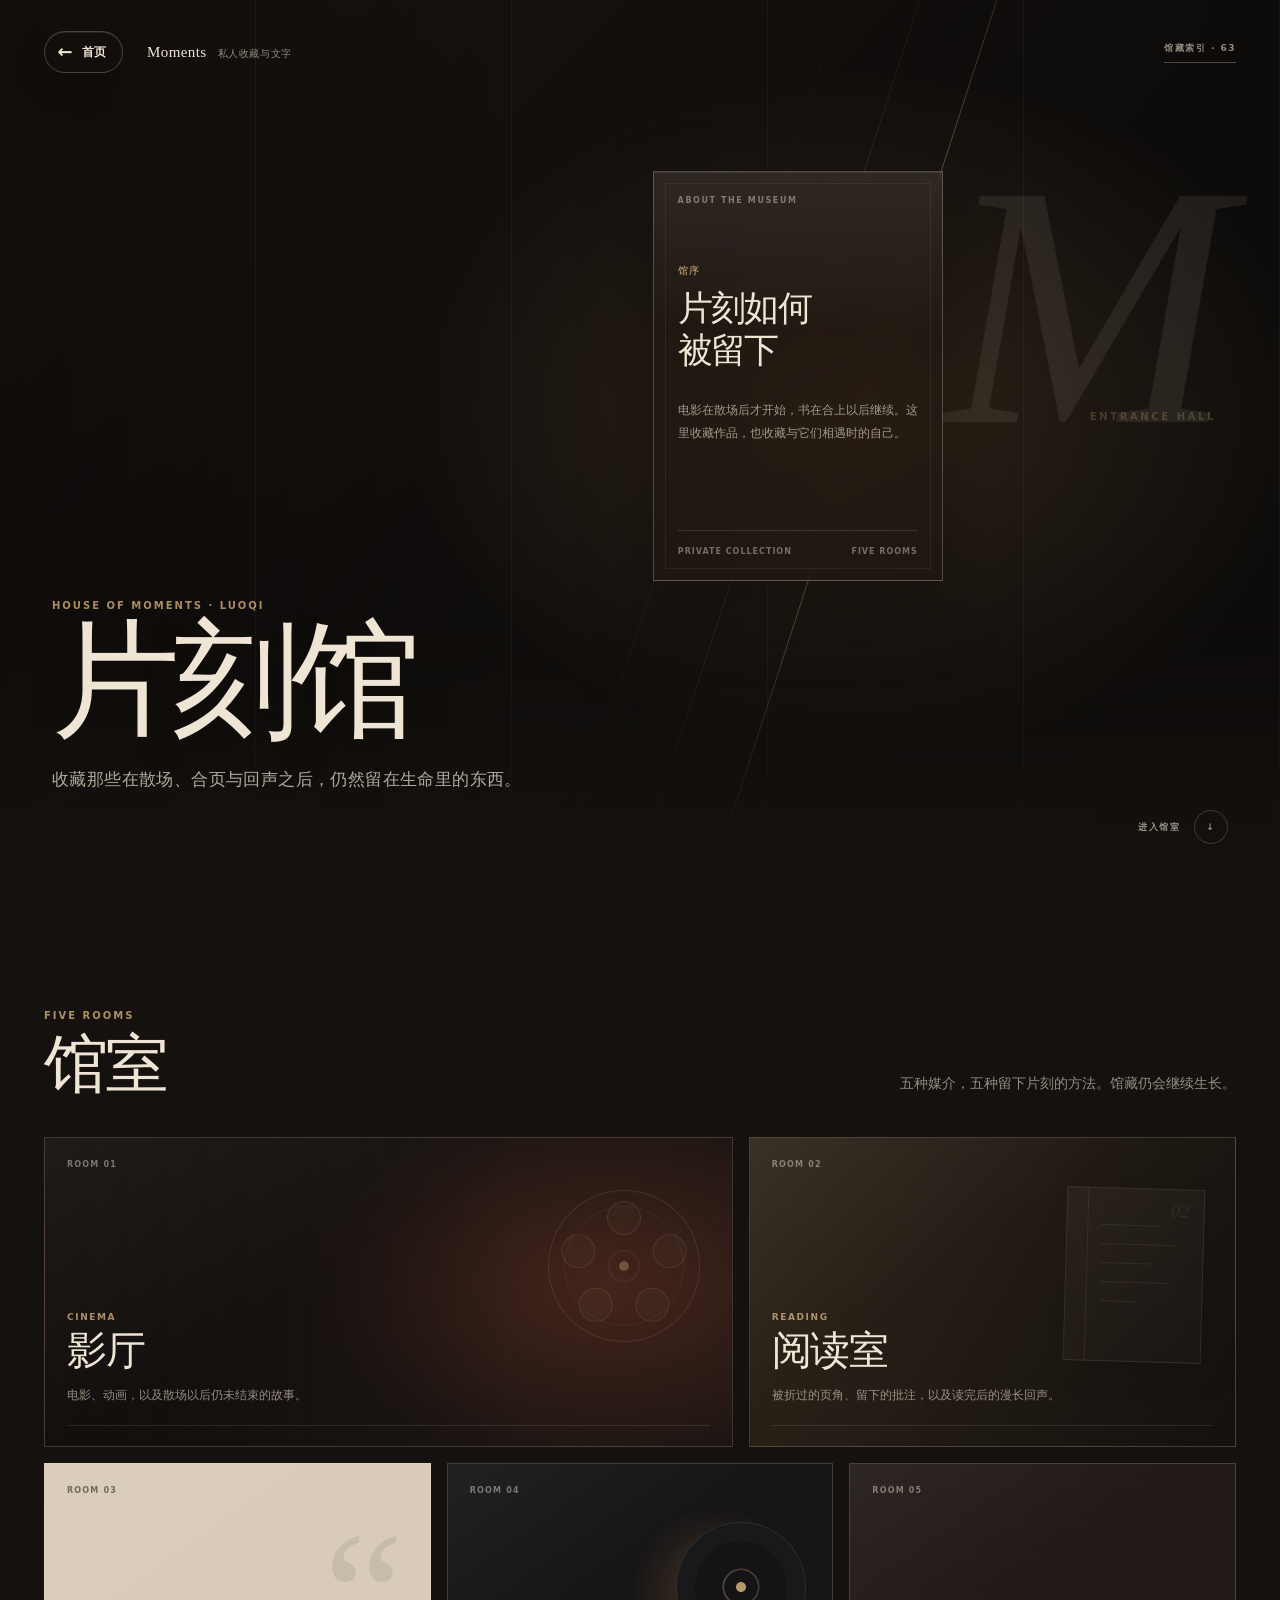
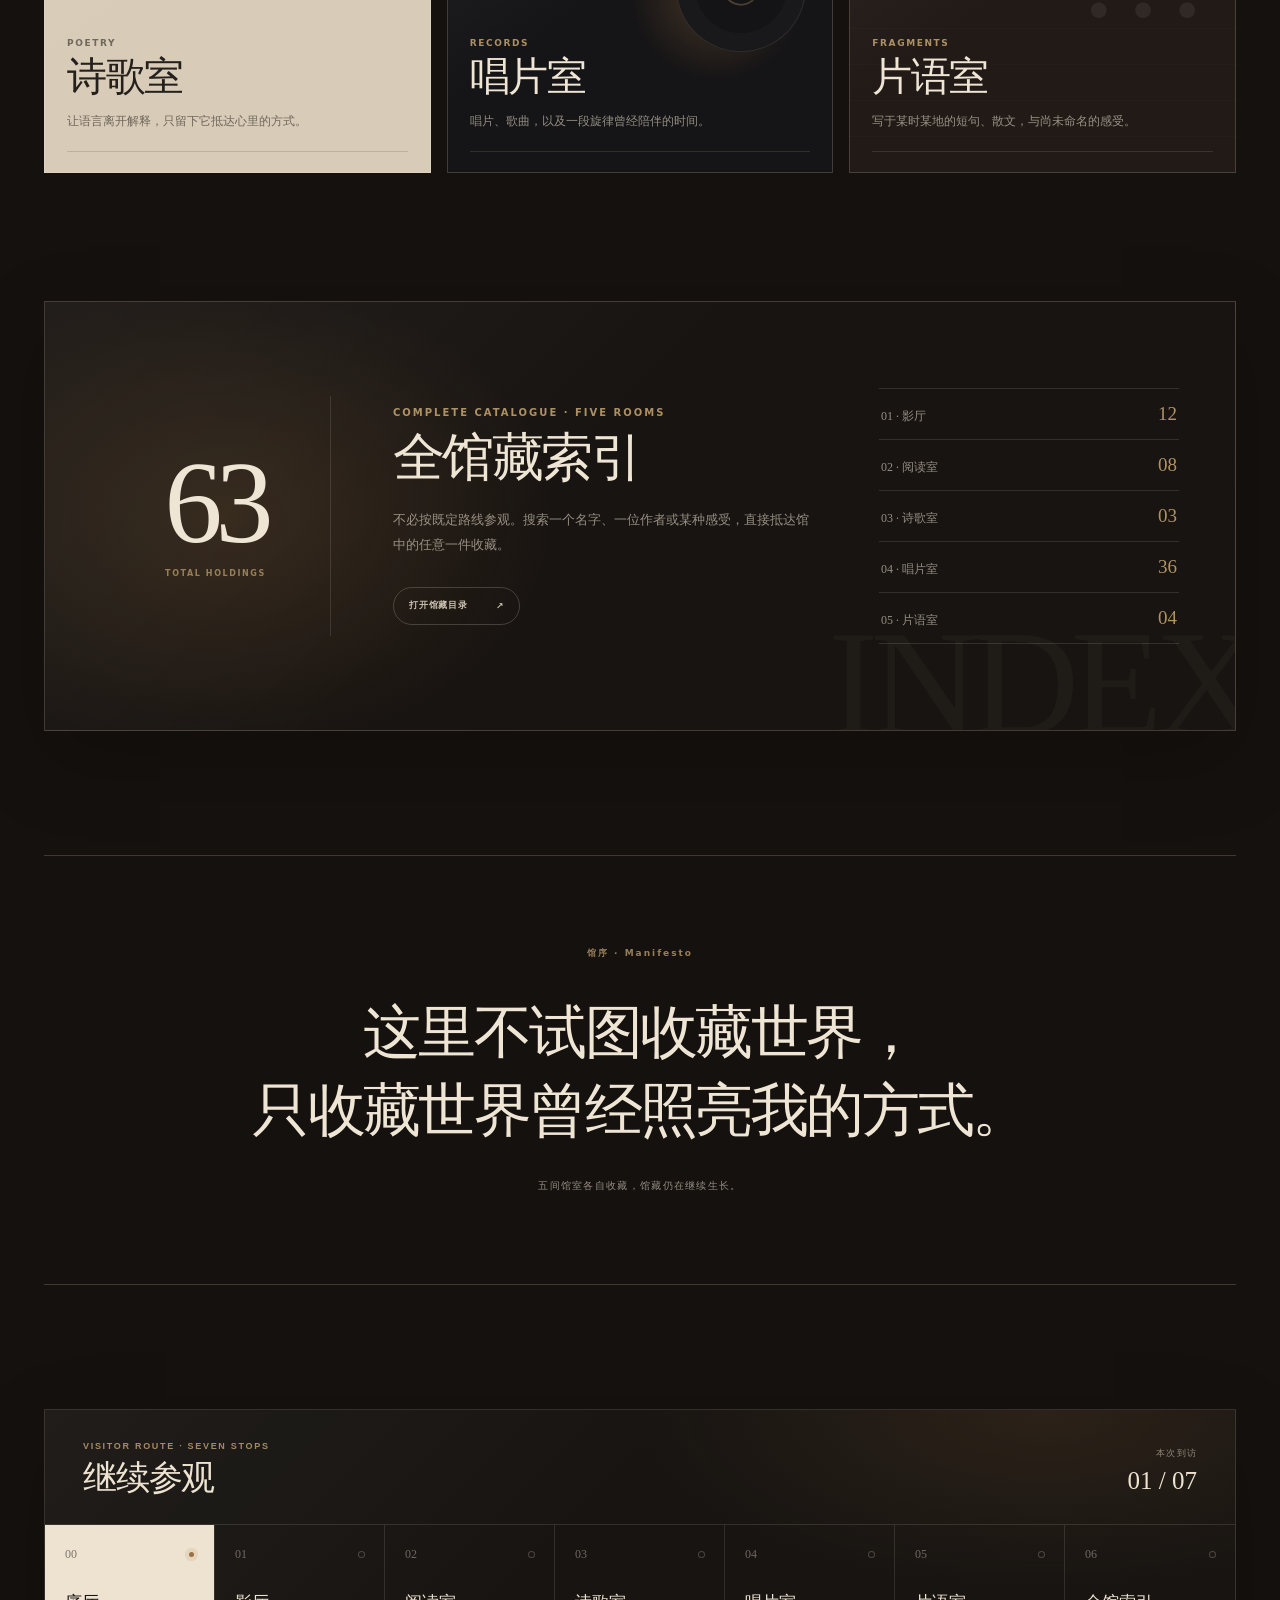
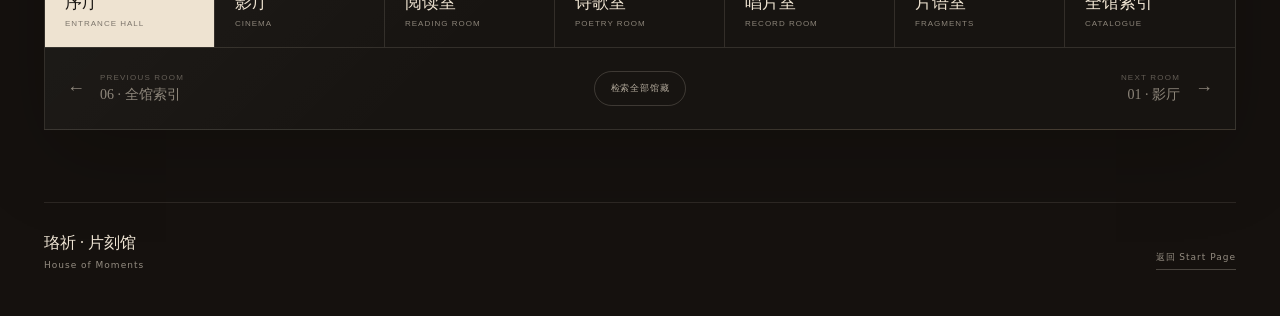
==== moments/index.html @ c7d2cc24 "保存网站改版前基线：优化首页交互与摄影页展示" ====
<!doctype html>
<html lang="zh-CN">

<head>
  <meta charset="utf-8" />
  <meta name="viewport" content="width=device-width, initial-scale=1" />
  <meta name="color-scheme" content="dark" />
  <meta name="theme-color" content="#14110e" />
  <meta
    name="description"
    content="片刻馆，珞祈收藏电影、书籍、诗歌、音乐与私人文字的数字展馆。"
  />
  <title>片刻馆 · 珞祈</title>
  <link rel="stylesheet" href="../moments.css?v=20260930-photos4" />
  <link rel="stylesheet" href="../moments-tour.css?v=20260930-photos4" />
</head>

<body>
  <a class="momentsSkip" href="#momentsMain">跳到展览</a>

  <header class="momentsNav">
    <a class="momentsNav__home" href="../" aria-label="返回首页">
      <span aria-hidden="true">←</span>
      <span>首页</span>
    </a>

    <a class="momentsNav__brand" href="./" aria-label="片刻馆首页">
      <span>Moments</span>
      <small>私人收藏与文字</small>
    </a>

    <a class="momentsNav__issue momentsNav__issue--link" href="./archive/">
      馆藏索引 · <span id="momentsNavTotal">—</span>
    </a>
  </header>

  <main id="momentsMain">
    <section class="momentsHero" aria-labelledby="momentsTitle">
      <div class="momentsHero__ambient" aria-hidden="true">
        <span></span>
        <span></span>
        <span></span>
      </div>

      <div class="momentsHero__index" aria-hidden="true">
        <span>M</span>
        <span>Entrance hall</span>
      </div>

      <div class="momentsHero__copy">
        <div class="momentsEyebrow">House of moments · Luoqi</div>
        <h1 id="momentsTitle">片刻馆</h1>
        <p>
          收藏那些在散场、合页与回声之后，仍然留在生命里的东西。
        </p>
      </div>

      <aside class="momentsExhibition" aria-label="片刻馆馆序">
        <div class="momentsExhibition__number">About the museum</div>
        <div>
          <span>馆序</span>
          <h2>片刻如何<br />被留下</h2>
        </div>
        <p>
          电影在散场后才开始，书在合上以后继续。这里收藏作品，也收藏与它们相遇时的自己。
        </p>
        <div class="momentsExhibition__meta">
          <span>Private collection</span>
          <span>Five rooms</span>
        </div>
      </aside>

      <a class="momentsHero__down" href="#rooms">
        <span>进入馆室</span>
        <span aria-hidden="true">↓</span>
      </a>
    </section>

    <section id="rooms" class="momentsRooms" aria-labelledby="roomsTitle">
      <header class="momentsSectionHead">
        <div>
          <div class="momentsEyebrow">Five rooms</div>
          <h2 id="roomsTitle">馆室</h2>
        </div>
        <p>
          五种媒介，五种留下片刻的方法。馆藏仍会继续生长。
        </p>
      </header>

      <div class="momentsRooms__grid">
        <a class="roomDoor roomDoor--cinema roomDoor--open" href="./cinema/" aria-label="进入影厅">
          <div class="roomDoor__top">
            <span>Room 01</span>
          </div>
          <div class="roomDoor__symbol roomDoor__symbol--reel" aria-hidden="true">
            <span></span><span></span><span></span><span></span><span></span>
          </div>
          <div class="roomDoor__copy">
            <span>Cinema</span>
            <h3>影厅</h3>
            <p>电影、动画，以及散场以后仍未结束的故事。</p>
          </div>
        </a>

        <a class="roomDoor roomDoor--books roomDoor--open" href="./reading/" aria-label="进入阅读室">
          <div class="roomDoor__top">
            <span>Room 02</span>
          </div>
          <div class="roomDoor__symbol roomDoor__symbol--page" aria-hidden="true">
            <span></span><span></span><span></span><span></span><span></span>
          </div>
          <div class="roomDoor__copy">
            <span>Reading</span>
            <h3>阅读室</h3>
            <p>被折过的页角、留下的批注，以及读完后的漫长回声。</p>
          </div>
        </a>

        <a class="roomDoor roomDoor--poetry roomDoor--open" href="./poetry/" aria-label="进入诗歌室">
          <div class="roomDoor__top">
            <span>Room 03</span>
          </div>
          <div class="roomDoor__symbol" aria-hidden="true">“</div>
          <div class="roomDoor__copy">
            <span>Poetry</span>
            <h3>诗歌室</h3>
            <p>让语言离开解释，只留下它抵达心里的方式。</p>
          </div>
        </a>

        <a class="roomDoor roomDoor--records roomDoor--open" href="./records/" aria-label="进入唱片室">
          <div class="roomDoor__top">
            <span>Room 04</span>
          </div>
          <div class="roomDoor__symbol roomDoor__symbol--disc" aria-hidden="true"></div>
          <div class="roomDoor__copy">
            <span>Records</span>
            <h3>唱片室</h3>
            <p>唱片、歌曲，以及一段旋律曾经陪伴的时间。</p>
          </div>
        </a>

        <a class="roomDoor roomDoor--writing roomDoor--open" href="./fragments/" aria-label="进入片语室">
          <div class="roomDoor__top">
            <span>Room 05</span>
          </div>
          <div class="roomDoor__symbol" aria-hidden="true">…</div>
          <div class="roomDoor__copy">
            <span>Fragments</span>
            <h3>片语室</h3>
            <p>写于某时某地的短句、散文，与尚未命名的感受。</p>
          </div>
        </a>
      </div>
    </section>

    <section id="archive" class="momentsArchive" aria-labelledby="momentsArchiveTitle">
      <a class="momentsArchive__number" href="./archive/" aria-label="打开全部馆藏">
        <span id="momentsArchiveTotal">—</span>
        <small>Total holdings</small>
      </a>

      <div class="momentsArchive__copy">
        <div class="momentsEyebrow">Complete catalogue · Five rooms</div>
        <h2 id="momentsArchiveTitle">全馆藏索引</h2>
        <p>
          不必按既定路线参观。搜索一个名字、一位作者或某种感受，直接抵达馆中的任意一件收藏。
        </p>
        <a href="./archive/">
          <span>打开馆藏目录</span>
          <span aria-hidden="true">↗</span>
        </a>
      </div>

      <nav class="momentsArchive__rooms" aria-label="按馆室查看馆藏">
        <a href="./archive/?room=cinema"><span>01 · 影厅</span><strong id="momentsCountCinema">—</strong></a>
        <a href="./archive/?room=reading"><span>02 · 阅读室</span><strong id="momentsCountReading">—</strong></a>
        <a href="./archive/?room=poetry"><span>03 · 诗歌室</span><strong id="momentsCountPoetry">—</strong></a>
        <a href="./archive/?room=records"><span>04 · 唱片室</span><strong id="momentsCountRecords">—</strong></a>
        <a href="./archive/?room=fragments"><span>05 · 片语室</span><strong id="momentsCountFragments">—</strong></a>
      </nav>
    </section>

    <section class="momentsManifesto" aria-label="片刻馆序言">
      <span class="momentsManifesto__number">馆序 · Manifesto</span>
      <blockquote>
        这里不试图收藏世界，<br />
        只收藏世界曾经照亮我的方式。
      </blockquote>
      <p>五间馆室各自收藏，馆藏仍在继续生长。</p>
    </section>
  </main>

  <footer class="momentsFooter">
    <div>
      <strong>珞祈 · 片刻馆</strong>
      <span>House of Moments</span>
    </div>
    <a href="../">返回 Start Page</a>
  </footer>

  <script type="module" src="../scripts/moments-overview.js?v=20260930-photos4"></script>
  <script type="module" src="../scripts/moments-tour.js?v=20260930-photos4"></script>
</body>

</html>
---- moments.css ----
:root{
  --ink:#15110e;
  --ink-soft:#211a15;
  --paper:#efe5d4;
  --paper-soft:#cfc0a9;
  --copper:#b48149;
  --copper-light:#d9b77e;
  --line:rgba(235,218,190,.20);
  --muted:rgba(239,229,212,.58);
  --content:min(1440px, calc(100vw - 88px));
  --sans:ui-sans-serif,system-ui,-apple-system,BlinkMacSystemFont,"Segoe UI",sans-serif;
  --serif:Georgia,"Times New Roman","Songti SC","STSong",serif;
}

*{ box-sizing:border-box; }

html{
  min-width:960px;
  scroll-behavior:smooth;
  background:var(--ink);
}

body{
  margin:0;
  min-width:960px;
  color:var(--paper);
  background:
    radial-gradient(900px 540px at 78% 12%, rgba(180,129,73,.13), transparent 68%),
    var(--ink);
  font-family:var(--sans);
  overflow-x:hidden;
}

a{ color:inherit; text-decoration:none; }

.momentsSkip{
  position:fixed;
  top:12px;
  left:12px;
  z-index:100;
  padding:10px 14px;
  border:1px solid var(--line);
  border-radius:999px;
  background:rgba(21,17,14,.9);
  transform:translateY(-160%);
  transition:transform .18s ease;
}

.momentsSkip:focus{ transform:none; }

.momentsNav{
  position:absolute;
  top:30px;
  left:50%;
  z-index:20;
  width:var(--content);
  height:44px;
  display:grid;
  grid-template-columns:auto minmax(200px,1fr) auto;
  align-items:center;
  gap:24px;
  transform:translateX(-50%);
}

.momentsNav__home{
  height:42px;
  padding:0 16px 0 13px;
  display:flex;
  align-items:center;
  gap:9px;
  border:1px solid rgba(239,229,212,.24);
  border-radius:999px;
  background:rgba(21,17,14,.34);
  box-shadow:0 14px 34px rgba(0,0,0,.18),inset 0 1px 0 rgba(255,255,255,.08);
  backdrop-filter:blur(16px) saturate(125%);
  -webkit-backdrop-filter:blur(16px) saturate(125%);
  font-size:12px;
  font-weight:750;
  transition:border-color .18s ease,background .18s ease,transform .18s ease;
}

.momentsNav__home:hover,
.momentsNav__home:focus-visible{
  border-color:rgba(239,229,212,.50);
  background:rgba(21,17,14,.56);
  outline:none;
  transform:translateX(-2px);
}

.momentsNav__home span:first-child{
  font-size:18px;
  line-height:1;
}

.momentsNav__brand{
  min-width:0;
  display:flex;
  align-items:baseline;
  gap:11px;
}

.momentsNav__brand span{
  font-family:var(--serif);
  font-size:15px;
  letter-spacing:.4px;
}

.momentsNav__brand small{
  color:var(--muted);
  font-size:10px;
  letter-spacing:.6px;
}

.momentsNav__issue{
  padding-bottom:7px;
  border-bottom:1px solid rgba(239,229,212,.28);
  color:var(--muted);
  font-size:9px;
  font-weight:700;
  letter-spacing:1.5px;
  text-transform:uppercase;
}

.momentsNav__issue--link{
  transition:color .18s ease,border-color .18s ease;
}

.momentsNav__issue--link:hover,
.momentsNav__issue--link:focus-visible{
  color:var(--paper);
  border-color:rgba(239,229,212,.58);
  outline:none;
}

.momentsHero{
  position:relative;
  min-height:720px;
  height:100vh;
  overflow:hidden;
  isolation:isolate;
}

.momentsHero::before{
  content:"";
  position:absolute;
  inset:0;
  z-index:-3;
  background:
    linear-gradient(90deg, rgba(10,8,7,.38), transparent 42%, rgba(10,8,7,.18)),
    radial-gradient(700px 520px at 68% 46%, rgba(183,132,76,.22), transparent 66%),
    linear-gradient(135deg, #17120f, #0d0c0b 68%);
}

.momentsHero::after{
  content:"";
  position:absolute;
  inset:0;
  z-index:-1;
  background:
    linear-gradient(180deg, transparent 68%, var(--ink) 100%),
    repeating-linear-gradient(
      90deg,
      transparent 0,
      transparent calc(20% - 1px),
      rgba(239,229,212,.045) calc(20% - 1px),
      rgba(239,229,212,.045) 20%
    );
  pointer-events:none;
}

.momentsHero__ambient{
  position:absolute;
  inset:0;
  z-index:-2;
  overflow:hidden;
}

.momentsHero__ambient span{
  position:absolute;
  top:-18%;
  width:1px;
  height:138%;
  background:linear-gradient(180deg, transparent, rgba(230,193,133,.50) 44%, transparent);
  filter:blur(.1px);
  transform:rotate(18deg);
  transform-origin:top;
}

.momentsHero__ambient span:nth-child(1){ right:18%; }
.momentsHero__ambient span:nth-child(2){
  right:24%;
  opacity:.34;
}
.momentsHero__ambient span:nth-child(3){
  right:30%;
  opacity:.15;
}

.momentsHero__index{
  position:absolute;
  top:19%;
  right:max(48px, calc((100vw - 1440px) / 2));
  display:grid;
  justify-items:end;
  color:rgba(239,229,212,.08);
  font-family:var(--serif);
  line-height:.78;
  user-select:none;
}

.momentsHero__index span:first-child{
  font-size:clamp(220px,27vw,460px);
  font-style:italic;
}

.momentsHero__index span:last-child{
  margin-top:-28px;
  padding-right:16px;
  color:rgba(218,181,122,.24);
  font-family:var(--sans);
  font-size:10px;
  font-weight:700;
  letter-spacing:2.6px;
  text-transform:uppercase;
}

.momentsHero__copy{
  position:absolute;
  left:max(52px, calc((100vw - 1440px) / 2));
  bottom:104px;
  z-index:2;
  width:min(690px,52vw);
}

.momentsEyebrow{
  color:rgba(219,183,126,.76);
  font-size:10px;
  font-weight:800;
  letter-spacing:2px;
  text-transform:uppercase;
}

.momentsHero h1{
  margin:18px 0 0;
  font-family:var(--serif);
  font-size:clamp(82px,10vw,154px);
  font-weight:400;
  letter-spacing:-8px;
  line-height:.82;
  text-shadow:0 16px 44px rgba(0,0,0,.30);
}

.momentsHero__copy p{
  width:480px;
  margin:30px 0 0;
  color:rgba(239,229,212,.72);
  font-family:var(--serif);
  font-size:17px;
  letter-spacing:.4px;
  line-height:1.9;
}

.momentsExhibition{
  position:absolute;
  top:19%;
  left:51%;
  z-index:3;
  width:290px;
  min-height:410px;
  padding:24px;
  display:flex;
  flex-direction:column;
  border:1px solid rgba(239,229,212,.26);
  background:
    linear-gradient(180deg, rgba(255,255,255,.08), transparent 38%),
    rgba(31,24,19,.62);
  box-shadow:0 28px 70px rgba(0,0,0,.30),inset 0 1px 0 rgba(255,255,255,.08);
  backdrop-filter:blur(16px) saturate(115%);
  -webkit-backdrop-filter:blur(16px) saturate(115%);
}

.momentsExhibition::before{
  content:"";
  position:absolute;
  inset:11px;
  border:1px solid rgba(239,229,212,.07);
  pointer-events:none;
}

.momentsExhibition__number{
  color:rgba(239,229,212,.45);
  font-size:8px;
  font-weight:800;
  letter-spacing:1.6px;
  text-transform:uppercase;
}

.momentsExhibition > div:nth-child(2){
  margin-top:54px;
}

.momentsExhibition > div:nth-child(2) > span{
  color:var(--copper-light);
  font-size:10px;
  letter-spacing:1px;
}

.momentsExhibition h2{
  margin:10px 0 0;
  font-family:var(--serif);
  font-size:35px;
  font-weight:400;
  letter-spacing:-1.6px;
  line-height:1.18;
}

.momentsExhibition p{
  margin:28px 0 0;
  color:rgba(239,229,212,.62);
  font-family:var(--serif);
  font-size:12px;
  line-height:1.9;
}

.momentsExhibition__meta{
  margin-top:auto;
  padding-top:16px;
  display:flex;
  justify-content:space-between;
  border-top:1px solid rgba(239,229,212,.13);
  color:rgba(239,229,212,.42);
  font-size:8px;
  font-weight:700;
  letter-spacing:1px;
  text-transform:uppercase;
}

.momentsHero__down{
  position:absolute;
  right:max(52px, calc((100vw - 1440px) / 2));
  bottom:56px;
  z-index:4;
  display:flex;
  align-items:center;
  gap:14px;
  color:rgba(239,229,212,.62);
  font-size:9px;
  font-weight:750;
  letter-spacing:1.4px;
  text-transform:uppercase;
}

.momentsHero__down span:last-child{
  width:34px;
  height:34px;
  display:grid;
  place-items:center;
  border:1px solid rgba(239,229,212,.20);
  border-radius:50%;
  transition:border-color .18s ease,transform .18s ease;
}

.momentsHero__down:hover span:last-child,
.momentsHero__down:focus-visible span:last-child{
  border-color:rgba(239,229,212,.54);
  transform:translateY(3px);
}

.momentsHero__down:focus-visible{ outline:none; }

.momentsRooms{
  width:var(--content);
  margin:0 auto;
  padding:110px 0 128px;
}

.momentsSectionHead{
  display:flex;
  align-items:end;
  justify-content:space-between;
  gap:60px;
  margin-bottom:40px;
}

.momentsSectionHead h2{
  margin:12px 0 0;
  font-family:var(--serif);
  font-size:64px;
  font-weight:400;
  letter-spacing:-3px;
  line-height:1;
}

.momentsSectionHead > p{
  width:520px;
  margin:0;
  color:var(--muted);
  font-family:var(--serif);
  font-size:14px;
  line-height:1.85;
  text-align:right;
  white-space:nowrap;
}

.momentsRooms__grid{
  display:grid;
  grid-template-columns:repeat(12,minmax(0,1fr));
  grid-auto-rows:310px;
  gap:16px;
}

.roomDoor{
  position:relative;
  padding:22px;
  display:flex;
  flex-direction:column;
  overflow:hidden;
  border:1px solid var(--line);
  background:#1c1714;
  isolation:isolate;
  transition:border-color .22s ease,transform .22s ease,box-shadow .22s ease;
}

.roomDoor::before{
  content:"";
  position:absolute;
  inset:0;
  z-index:-2;
  background:linear-gradient(145deg,rgba(255,255,255,.055),transparent 42%);
}

.roomDoor::after{
  content:"";
  position:absolute;
  left:22px;
  right:22px;
  bottom:20px;
  height:1px;
  z-index:-1;
  background:rgba(239,229,212,.12);
}

.roomDoor:hover{
  border-color:rgba(220,187,137,.46);
  box-shadow:0 22px 56px rgba(0,0,0,.22);
  transform:translateY(-3px);
}

.roomDoor--open{
  cursor:pointer;
}

.roomDoor--open:focus-visible{
  border-color:rgba(220,187,137,.72);
  box-shadow:0 0 0 3px rgba(180,129,73,.18),0 22px 56px rgba(0,0,0,.22);
  outline:none;
  transform:translateY(-3px);
}

.roomDoor--cinema{
  grid-column:span 7;
  background:
    linear-gradient(90deg,rgba(12,10,9,.58),transparent 68%),
    radial-gradient(420px 260px at 82% 48%,rgba(151,68,44,.34),transparent 72%),
    #1a1412;
}

.roomDoor--books{
  grid-column:span 5;
  background:
    linear-gradient(120deg,rgba(49,39,28,.90),rgba(20,17,14,.92));
}

.roomDoor--poetry,
.roomDoor--records,
.roomDoor--writing{
  grid-column:span 4;
}

.roomDoor--poetry{
  color:#24201c;
  border-color:rgba(255,255,255,.12);
  background:#d8cbb7;
}

.roomDoor--poetry .roomDoor__top,
.roomDoor--poetry .roomDoor__copy > span,
.roomDoor--poetry .roomDoor__copy p{
  color:rgba(36,32,28,.58);
}

.roomDoor--poetry::after{ background:rgba(36,32,28,.15); }

.roomDoor--records{
  background:
    radial-gradient(circle at 70% 42%,rgba(183,129,73,.30),transparent 27%),
    #151416;
}

.roomDoor--writing{
  background:
    repeating-linear-gradient(0deg,transparent 0,transparent 35px,rgba(239,229,212,.035) 36px),
    #211a17;
}

.roomDoor__top{
  display:flex;
  justify-content:space-between;
  gap:20px;
  color:rgba(239,229,212,.46);
  font-size:8px;
  font-weight:750;
  letter-spacing:1.2px;
  text-transform:uppercase;
}

.roomDoor__symbol{
  position:absolute;
  top:42px;
  right:26px;
  color:rgba(239,229,212,.08);
  font-family:var(--serif);
  font-size:132px;
  line-height:1;
}

.roomDoor--poetry .roomDoor__symbol{
  color:rgba(36,32,28,.09);
  font-size:180px;
}

.roomDoor__symbol--reel{
  top:52px;
  right:32px;
  width:152px;
  height:152px;
  border:1px solid rgba(239,229,212,.10);
  border-radius:50%;
  background:
    radial-gradient(circle,rgba(218,183,126,.34) 0 4%,transparent 5% 13%,rgba(239,229,212,.05) 14% 15%,transparent 16%);
  transition:transform .34s cubic-bezier(.2,.7,.2,1);
}

.roomDoor__symbol--reel::before{
  content:"";
  position:absolute;
  inset:15px;
  border:1px solid rgba(239,229,212,.05);
  border-radius:50%;
}

.roomDoor__symbol--reel span{
  position:absolute;
  top:50%;
  left:50%;
  width:34px;
  height:34px;
  margin:-17px;
  border:1px solid rgba(239,229,212,.09);
  border-radius:50%;
  background:rgba(239,229,212,.025);
}

.roomDoor__symbol--reel span:nth-child(1){ transform:rotate(0deg) translateY(-48px); }
.roomDoor__symbol--reel span:nth-child(2){ transform:rotate(72deg) translateY(-48px); }
.roomDoor__symbol--reel span:nth-child(3){ transform:rotate(144deg) translateY(-48px); }
.roomDoor__symbol--reel span:nth-child(4){ transform:rotate(216deg) translateY(-48px); }
.roomDoor__symbol--reel span:nth-child(5){ transform:rotate(288deg) translateY(-48px); }

.roomDoor--cinema:hover .roomDoor__symbol--reel,
.roomDoor--cinema:focus-visible .roomDoor__symbol--reel{
  transform:rotate(8deg);
}

.roomDoor__symbol--page{
  top:50px;
  right:32px;
  width:138px;
  height:174px;
  padding:36px 20px 20px 34px;
  display:grid;
  align-content:start;
  gap:18px;
  border:1px solid rgba(239,229,212,.09);
  background:
    linear-gradient(145deg,rgba(239,229,212,.045),rgba(239,229,212,.012));
  box-shadow:12px 15px 32px rgba(0,0,0,.08);
  transform:rotate(1.6deg);
  transition:transform .3s cubic-bezier(.2,.7,.2,1),background .3s ease;
}

.roomDoor__symbol--page::before{
  content:"";
  position:absolute;
  top:0;
  bottom:0;
  left:20px;
  width:1px;
  background:rgba(202,145,91,.12);
}

.roomDoor__symbol--page::after{
  content:"02";
  position:absolute;
  top:12px;
  right:15px;
  color:rgba(239,229,212,.08);
  font-family:var(--serif);
  font-size:18px;
  font-style:italic;
}

.roomDoor__symbol--page span{
  height:1px;
  display:block;
  background:rgba(239,229,212,.08);
}

.roomDoor__symbol--page span:nth-child(1){ width:72%; }
.roomDoor__symbol--page span:nth-child(2){ width:92%; }
.roomDoor__symbol--page span:nth-child(3){ width:62%; }
.roomDoor__symbol--page span:nth-child(4){ width:84%; }
.roomDoor__symbol--page span:nth-child(5){ width:48%; }

.roomDoor--books:hover .roomDoor__symbol--page,
.roomDoor--books:focus-visible .roomDoor__symbol--page{
  background:
    linear-gradient(145deg,rgba(239,229,212,.06),rgba(239,229,212,.018));
  transform:translateY(-3px) rotate(.4deg);
}

.roomDoor__symbol--disc{
  top:58px;
  width:130px;
  height:130px;
  border:1px solid rgba(239,229,212,.12);
  border-radius:50%;
  background:
    radial-gradient(circle,rgba(218,183,126,.78) 0 5%,#141315 6% 18%,rgba(239,229,212,.10) 19% 20%,#141315 21% 100%);
  box-shadow:inset 0 0 0 18px rgba(255,255,255,.018);
}

.roomDoor__copy{
  width:min(390px,82%);
  margin-top:auto;
  padding-bottom:18px;
}

.roomDoor__copy > span{
  color:rgba(218,183,126,.76);
  font-size:9px;
  font-weight:750;
  letter-spacing:1.6px;
  text-transform:uppercase;
}

.roomDoor__copy h3{
  margin:7px 0 0;
  font-family:var(--serif);
  font-size:40px;
  font-weight:400;
  letter-spacing:-1.5px;
  line-height:1;
}

.roomDoor__copy p{
  margin:14px 0 0;
  color:var(--muted);
  font-family:var(--serif);
  font-size:12px;
  line-height:1.75;
}

.momentsArchive{
  position:relative;
  width:var(--content);
  min-height:430px;
  margin:0 auto 124px;
  padding:52px 56px;
  display:grid;
  grid-template-columns:230px minmax(0,1fr) 300px;
  align-items:center;
  gap:62px;
  border:1px solid var(--line);
  background:
    radial-gradient(460px 330px at 15% 50%,rgba(180,129,73,.18),transparent 72%),
    linear-gradient(135deg,rgba(255,255,255,.045),transparent 44%),
    #181411;
  box-shadow:0 28px 76px rgba(0,0,0,.22);
  overflow:hidden;
  isolation:isolate;
}

.momentsArchive::before{
  content:"INDEX";
  position:absolute;
  right:-20px;
  bottom:-28px;
  z-index:-1;
  color:rgba(239,229,212,.035);
  font-family:var(--serif);
  font-size:150px;
  letter-spacing:-8px;
  line-height:1;
  pointer-events:none;
}

.momentsArchive__number{
  min-height:240px;
  display:grid;
  place-items:center;
  align-content:center;
  border-right:1px solid rgba(239,229,212,.13);
  transition:background .18s ease,color .18s ease;
}

.momentsArchive__number:hover,
.momentsArchive__number:focus-visible{
  color:#fff8ed;
  background:rgba(239,229,212,.045);
  outline:none;
}

.momentsArchive__number > span{
  font-family:var(--serif);
  font-size:116px;
  font-weight:400;
  letter-spacing:-7px;
  line-height:.85;
}

.momentsArchive__number small{
  margin-top:17px;
  color:rgba(218,183,126,.62);
  font-size:8px;
  font-weight:800;
  letter-spacing:1.6px;
  text-transform:uppercase;
}

.momentsArchive__copy h2{
  margin:14px 0 0;
  font-family:var(--serif);
  font-size:52px;
  font-weight:400;
  letter-spacing:-2.6px;
  line-height:1;
}

.momentsArchive__copy p{
  max-width:490px;
  margin:24px 0 0;
  color:var(--muted);
  font-family:var(--serif);
  font-size:13px;
  line-height:1.9;
}

.momentsArchive__copy > a{
  width:max-content;
  height:38px;
  margin-top:29px;
  padding:0 15px;
  display:flex;
  align-items:center;
  gap:28px;
  border:1px solid rgba(239,229,212,.20);
  border-radius:999px;
  color:rgba(239,229,212,.82);
  font-size:9px;
  font-weight:700;
  letter-spacing:.8px;
  transition:border-color .18s ease,background .18s ease,transform .18s ease;
}

.momentsArchive__copy > a:hover,
.momentsArchive__copy > a:focus-visible{
  border-color:rgba(239,229,212,.50);
  background:rgba(239,229,212,.06);
  outline:none;
  transform:translateX(3px);
}

.momentsArchive__rooms{
  margin:0;
  border-top:1px solid rgba(239,229,212,.13);
}

.momentsArchive__rooms > a{
  padding:14px 2px;
  display:flex;
  align-items:baseline;
  justify-content:space-between;
  gap:20px;
  border-bottom:1px solid rgba(239,229,212,.13);
  transition:padding .18s ease,background .18s ease,color .18s ease;
}

.momentsArchive__rooms > a:hover,
.momentsArchive__rooms > a:focus-visible{
  padding-right:8px;
  padding-left:8px;
  color:var(--paper);
  background:rgba(239,229,212,.045);
  outline:none;
}

.momentsArchive__rooms span{
  color:rgba(239,229,212,.58);
  font-family:var(--serif);
  font-size:12px;
}

.momentsArchive__rooms strong{
  color:rgba(218,183,126,.78);
  font-family:var(--serif);
  font-size:19px;
  font-weight:400;
}

.momentsManifesto{
  width:var(--content);
  margin:0 auto 124px;
  min-height:430px;
  padding:72px;
  display:grid;
  place-items:center;
  align-content:center;
  border-top:1px solid var(--line);
  border-bottom:1px solid var(--line);
  text-align:center;
}

.momentsManifesto__number{
  color:rgba(218,183,126,.66);
  font-size:9px;
  font-weight:800;
  letter-spacing:2px;
}

.momentsManifesto blockquote{
  margin:34px 0 0;
  font-family:var(--serif);
  font-size:clamp(34px,4.5vw,68px);
  font-weight:400;
  letter-spacing:-2.6px;
  line-height:1.35;
}

.momentsManifesto p{
  margin:30px 0 0;
  color:var(--muted);
  font-size:10px;
  letter-spacing:1.3px;
}

.momentsFooter{
  width:var(--content);
  margin:0 auto;
  padding:30px 0 46px;
  display:flex;
  align-items:end;
  justify-content:space-between;
  border-top:1px solid rgba(239,229,212,.10);
}

.momentsFooter > div{
  display:grid;
  gap:6px;
}

.momentsFooter strong{
  font-family:var(--serif);
  font-size:16px;
  font-weight:400;
}

.momentsFooter span,
.momentsFooter a{
  color:var(--muted);
  font-size:9px;
  letter-spacing:1px;
}

.momentsFooter a{
  padding-bottom:5px;
  border-bottom:1px solid rgba(239,229,212,.24);
}

@media (max-height:760px){
  .momentsHero__copy{ bottom:74px; }
  .momentsExhibition{
    top:17%;
    min-height:370px;
  }
}

@media (prefers-reduced-motion:reduce){
  html{ scroll-behavior:auto; }
  .roomDoor,
  .momentsNav__home,
  .momentsHero__down span:last-child{
    transition:none;
  }
}
---- moments-tour.css ----
.momentsSkipLink{
  position:fixed;
  top:16px;
  left:50%;
  z-index:10000;
  padding:11px 18px;
  border:1px solid rgba(238,227,209,.28);
  border-radius:999px;
  color:#eee3d1;
  background:rgba(17,15,13,.94);
  font-size:12px;
  letter-spacing:.08em;
  transform:translate(-50%,-180%);
  transition:transform .18s ease;
}

.momentsSkipLink:focus{
  outline:2px solid rgba(218,183,126,.74);
  outline-offset:3px;
  transform:translate(-50%,0);
}

.museumTour{
  --tour-paper:#eee3d1;
  --tour-muted:rgba(238,227,209,.54);
  --tour-gold:#dab77e;
  --tour-line:rgba(238,227,209,.13);
  width:var(--content,min(1440px,calc(100vw - 88px)));
  margin:0 auto 72px;
  color:var(--tour-paper);
  background:
    radial-gradient(600px 260px at 84% 0,rgba(172,119,72,.14),transparent 70%),
    linear-gradient(135deg,rgba(255,255,255,.04),transparent 44%),
    #171411;
  border:1px solid var(--tour-line);
  box-shadow:0 28px 80px rgba(0,0,0,.18);
  font-family:Arial,"PingFang SC","Microsoft YaHei",sans-serif;
  overflow:hidden;
}

.museumTour__head{
  min-height:112px;
  padding:31px 38px 29px;
  display:flex;
  align-items:end;
  justify-content:space-between;
  gap:40px;
  border-bottom:1px solid var(--tour-line);
}

.museumTour__eyebrow{
  color:rgba(218,183,126,.72);
  font-size:9px;
  font-weight:800;
  letter-spacing:1.7px;
  text-transform:uppercase;
}

.museumTour__head h2{
  margin:10px 0 0;
  font-family:var(--serif,"Noto Serif SC","Songti SC",serif);
  font-size:34px;
  font-weight:400;
  letter-spacing:-1.2px;
  line-height:1;
}

.museumTour__progress{
  display:grid;
  justify-items:end;
  gap:7px;
  color:var(--tour-muted);
  font-size:9px;
  letter-spacing:1.2px;
  text-transform:uppercase;
}

.museumTour__progress strong{
  color:var(--tour-paper);
  font-family:var(--serif,"Noto Serif SC","Songti SC",serif);
  font-size:25px;
  font-weight:400;
  letter-spacing:0;
}

.museumTour__stops{
  margin:0;
  padding:0;
  display:grid;
  grid-template-columns:repeat(7,minmax(0,1fr));
  list-style:none;
}

.museumTour__stop{
  min-width:0;
  border-right:1px solid var(--tour-line);
}

.museumTour__stop:last-child{
  border-right:0;
}

.museumTour__stop a{
  min-height:122px;
  padding:22px 20px 19px;
  display:grid;
  align-content:space-between;
  gap:18px;
  color:inherit;
  background:transparent;
  text-decoration:none;
  transition:background .18s ease,color .18s ease;
}

.museumTour__stop a:hover,
.museumTour__stop a:focus-visible{
  color:#fff8ed;
  background:rgba(238,227,209,.055);
  outline:none;
}

.museumTour__stop a:focus-visible{
  box-shadow:inset 0 0 0 2px rgba(218,183,126,.66);
}

.museumTour__stopNumber{
  display:flex;
  align-items:center;
  justify-content:space-between;
  color:rgba(238,227,209,.40);
  font-family:var(--serif,"Noto Serif SC","Songti SC",serif);
  font-size:12px;
}

.museumTour__visitedMark{
  width:5px;
  height:5px;
  border-radius:50%;
  background:transparent;
  box-shadow:0 0 0 1px rgba(238,227,209,.24);
}

.museumTour__stop[data-visited="true"] .museumTour__visitedMark{
  background:var(--tour-gold);
  box-shadow:0 0 0 4px rgba(218,183,126,.10);
}

.museumTour__stopName{
  display:grid;
  gap:5px;
}

.museumTour__stopName strong{
  overflow:hidden;
  font-family:var(--serif,"Noto Serif SC","Songti SC",serif);
  font-size:17px;
  font-weight:400;
  text-overflow:ellipsis;
  white-space:nowrap;
}

.museumTour__stopName small{
  overflow:hidden;
  color:var(--tour-muted);
  font-size:8px;
  letter-spacing:1px;
  text-overflow:ellipsis;
  text-transform:uppercase;
  white-space:nowrap;
}

.museumTour__stop a[aria-current="page"]{
  color:#171411;
  background:var(--tour-paper);
}

.museumTour__stop a[aria-current="page"] .museumTour__stopNumber,
.museumTour__stop a[aria-current="page"] .museumTour__stopName small{
  color:rgba(23,20,17,.52);
}

.museumTour__stop a[aria-current="page"] .museumTour__visitedMark{
  background:#9d6f3f;
  box-shadow:0 0 0 4px rgba(157,111,63,.12);
}

.museumTour__actions{
  min-height:82px;
  padding:18px 22px;
  display:grid;
  grid-template-columns:1fr auto 1fr;
  align-items:center;
  gap:20px;
  border-top:1px solid var(--tour-line);
}

.museumTour__direction{
  min-width:0;
  display:flex;
  align-items:center;
  gap:15px;
  color:var(--tour-muted);
  text-decoration:none;
  transition:color .18s ease,transform .18s ease;
}

.museumTour__direction--next{
  justify-self:end;
  text-align:right;
}

.museumTour__direction:hover,
.museumTour__direction:focus-visible{
  color:var(--tour-paper);
  outline:none;
  transform:translateX(-3px);
}

.museumTour__direction--next:hover,
.museumTour__direction--next:focus-visible{
  transform:translateX(3px);
}

.museumTour__direction > span:first-child,
.museumTour__direction--next > span:last-child{
  font-size:18px;
}

.museumTour__directionText{
  display:grid;
  gap:4px;
}

.museumTour__directionText small{
  color:rgba(238,227,209,.35);
  font-size:8px;
  letter-spacing:1.2px;
  text-transform:uppercase;
}

.museumTour__directionText strong{
  overflow:hidden;
  font-family:var(--serif,"Noto Serif SC","Songti SC",serif);
  font-size:14px;
  font-weight:400;
  text-overflow:ellipsis;
  white-space:nowrap;
}

.museumTour__catalogue{
  padding:10px 16px;
  border:1px solid rgba(238,227,209,.18);
  border-radius:999px;
  color:rgba(238,227,209,.72);
  font-size:9px;
  letter-spacing:.8px;
  text-decoration:none;
  transition:border-color .18s ease,background .18s ease,color .18s ease;
}

.museumTour__catalogue:hover,
.museumTour__catalogue:focus-visible{
  border-color:rgba(218,183,126,.62);
  color:var(--tour-paper);
  background:rgba(238,227,209,.05);
  outline:none;
}

.momentsTheme--paper .museumTour{
  --tour-paper:#33291f;
  --tour-muted:rgba(51,41,31,.56);
  --tour-gold:#9a6a35;
  --tour-line:rgba(72,53,36,.17);
  color:var(--tour-paper);
  background:
    radial-gradient(680px 280px at 84% 4%,rgba(180,132,73,.13),transparent 72%),
    repeating-linear-gradient(0deg,transparent 0,transparent 39px,rgba(75,55,38,.025) 40px),
    #e8dcc5;
  border-color:rgba(72,53,36,.20);
  box-shadow:0 28px 72px rgba(78,55,36,.15);
}

.momentsTheme--paper .museumTour__eyebrow{
  color:rgba(135,88,45,.76);
}

.momentsTheme--paper .museumTour__stop a:hover,
.momentsTheme--paper .museumTour__stop a:focus-visible{
  color:#211a14;
  background:rgba(82,59,39,.055);
}

.momentsTheme--paper .museumTour__stop a:focus-visible{
  box-shadow:inset 0 0 0 2px rgba(154,106,53,.56);
}

.momentsTheme--paper .museumTour__stopNumber{
  color:rgba(51,41,31,.42);
}

.momentsTheme--paper .museumTour__visitedMark{
  box-shadow:0 0 0 1px rgba(69,50,34,.24);
}

.momentsTheme--paper .museumTour__stop[data-visited="true"] .museumTour__visitedMark{
  box-shadow:0 0 0 4px rgba(154,106,53,.10);
}

.momentsTheme--paper .museumTour__stop a[aria-current="page"]{
  color:#f1e5d1;
  background:#33291f;
}

.momentsTheme--paper .museumTour__stop a[aria-current="page"] .museumTour__stopNumber,
.momentsTheme--paper .museumTour__stop a[aria-current="page"] .museumTour__stopName small{
  color:rgba(241,229,209,.56);
}

.momentsTheme--paper .museumTour__stop a[aria-current="page"] .museumTour__visitedMark{
  background:#d3a36b;
  box-shadow:0 0 0 4px rgba(211,163,107,.13);
}

.momentsTheme--paper .museumTour__direction:hover,
.momentsTheme--paper .museumTour__direction:focus-visible{
  color:#211a14;
}

.momentsTheme--paper .museumTour__directionText small{
  color:rgba(51,41,31,.36);
}

.momentsTheme--paper .museumTour__catalogue{
  border-color:rgba(72,53,36,.22);
  color:rgba(51,41,31,.68);
}

.momentsTheme--paper .museumTour__catalogue:hover,
.momentsTheme--paper .museumTour__catalogue:focus-visible{
  border-color:rgba(135,88,45,.58);
  color:#211a14;
  background:rgba(82,59,39,.05);
}

.momentsTheme--poetry .museumTour{
  --tour-paper:#29322e;
  --tour-muted:rgba(41,50,46,.56);
  --tour-gold:#718579;
  --tour-line:rgba(48,60,54,.16);
  color:var(--tour-paper);
  background:
    radial-gradient(720px 300px at 82% 3%,rgba(91,111,99,.14),transparent 72%),
    repeating-linear-gradient(90deg,transparent 0,transparent calc(20% - 1px),rgba(45,57,51,.025) calc(20% - 1px),rgba(45,57,51,.025) 20%),
    linear-gradient(145deg,#e1e2dc,#d2d5cf);
  border-color:rgba(48,60,54,.19);
  box-shadow:0 28px 72px rgba(42,52,47,.14);
}

.momentsTheme--poetry .museumTour__eyebrow{
  color:rgba(78,99,87,.76);
}

.momentsTheme--poetry .museumTour__stop a:hover,
.momentsTheme--poetry .museumTour__stop a:focus-visible{
  color:#202824;
  background:rgba(51,67,58,.055);
}

.momentsTheme--poetry .museumTour__stop a:focus-visible{
  box-shadow:inset 0 0 0 2px rgba(113,133,121,.60);
}

.momentsTheme--poetry .museumTour__stopNumber{
  color:rgba(41,50,46,.42);
}

.momentsTheme--poetry .museumTour__visitedMark{
  box-shadow:0 0 0 1px rgba(48,60,54,.24);
}

.momentsTheme--poetry .museumTour__stop[data-visited="true"] .museumTour__visitedMark{
  box-shadow:0 0 0 4px rgba(113,133,121,.11);
}

.momentsTheme--poetry .museumTour__stop a[aria-current="page"]{
  color:#edf0eb;
  background:#34423b;
}

.momentsTheme--poetry .museumTour__stop a[aria-current="page"] .museumTour__stopNumber,
.momentsTheme--poetry .museumTour__stop a[aria-current="page"] .museumTour__stopName small{
  color:rgba(237,240,235,.58);
}

.momentsTheme--poetry .museumTour__stop a[aria-current="page"] .museumTour__visitedMark{
  background:#a9bbae;
  box-shadow:0 0 0 4px rgba(169,187,174,.13);
}

.momentsTheme--poetry .museumTour__direction:hover,
.momentsTheme--poetry .museumTour__direction:focus-visible{
  color:#202824;
}

.momentsTheme--poetry .museumTour__directionText small{
  color:rgba(41,50,46,.36);
}

.momentsTheme--poetry .museumTour__catalogue{
  border-color:rgba(48,60,54,.22);
  color:rgba(41,50,46,.68);
}

.momentsTheme--poetry .museumTour__catalogue:hover,
.momentsTheme--poetry .museumTour__catalogue:focus-visible{
  border-color:rgba(78,99,87,.58);
  color:#202824;
  background:rgba(51,67,58,.05);
}

.momentsTheme--records .museumTour{
  --tour-paper:#eee8dc;
  --tour-muted:rgba(238,232,220,.54);
  --tour-gold:#c08b55;
  --tour-line:rgba(238,232,220,.12);
  color:var(--tour-paper);
  background:
    repeating-radial-gradient(circle at 87% 12%,transparent 0 12px,rgba(238,232,220,.018) 13px 14px),
    radial-gradient(660px 300px at 82% 4%,rgba(112,72,132,.14),transparent 72%),
    linear-gradient(145deg,#1a1b1e,#0d0e10);
  border-color:rgba(238,232,220,.14);
  box-shadow:0 32px 78px rgba(0,0,0,.38);
}

.momentsTheme--records .museumTour__eyebrow{
  color:rgba(202,145,91,.78);
}

.momentsTheme--records .museumTour__stop a:hover,
.momentsTheme--records .museumTour__stop a:focus-visible{
  color:#fff8ed;
  background:rgba(202,145,91,.07);
}

.momentsTheme--records .museumTour__stop a:focus-visible{
  box-shadow:inset 0 0 0 2px rgba(202,145,91,.62);
}

.momentsTheme--records .museumTour__stop a[aria-current="page"]{
  color:#fff7eb;
  background:
    radial-gradient(circle at 78% 24%,rgba(224,160,103,.24),transparent 38%),
    #784836;
}

.momentsTheme--records .museumTour__stop a[aria-current="page"] .museumTour__stopNumber,
.momentsTheme--records .museumTour__stop a[aria-current="page"] .museumTour__stopName small{
  color:rgba(255,247,235,.58);
}

.momentsTheme--records .museumTour__stop a[aria-current="page"] .museumTour__visitedMark{
  background:#efbb7e;
  box-shadow:0 0 0 4px rgba(239,187,126,.14);
}

.momentsTheme--records .museumTour__catalogue:hover,
.momentsTheme--records .museumTour__catalogue:focus-visible{
  border-color:rgba(202,145,91,.62);
  background:rgba(202,145,91,.07);
}

.momentsTheme--fragments .museumTour{
  --tour-paper:#eee8dc;
  --tour-muted:rgba(238,232,220,.54);
  --tour-gold:#75a5bb;
  --tour-line:rgba(238,232,220,.12);
  color:var(--tour-paper);
  background:
    linear-gradient(105deg,transparent 0 38%,rgba(108,152,174,.09) 49%,transparent 65%),
    repeating-linear-gradient(90deg,transparent 0,transparent calc(20% - 1px),rgba(238,232,220,.025) calc(20% - 1px),rgba(238,232,220,.025) 20%),
    radial-gradient(700px 320px at 78% 0,rgba(54,93,114,.20),transparent 72%),
    linear-gradient(145deg,#171920,#0b0c10);
  border-color:rgba(238,232,220,.14);
  box-shadow:0 32px 78px rgba(0,0,0,.38);
}

.momentsTheme--fragments .museumTour__eyebrow{
  color:rgba(116,165,187,.82);
}

.momentsTheme--fragments .museumTour__stop a:hover,
.momentsTheme--fragments .museumTour__stop a:focus-visible{
  color:#f5f1e8;
  background:rgba(108,152,174,.08);
}

.momentsTheme--fragments .museumTour__stop a:focus-visible{
  box-shadow:inset 0 0 0 2px rgba(116,165,187,.64);
}

.momentsTheme--fragments .museumTour__stop a[aria-current="page"]{
  color:#f5f1e8;
  background:
    radial-gradient(circle at 76% 22%,rgba(151,198,216,.20),transparent 40%),
    #294856;
}

.momentsTheme--fragments .museumTour__stop a[aria-current="page"] .museumTour__stopNumber,
.momentsTheme--fragments .museumTour__stop a[aria-current="page"] .museumTour__stopName small{
  color:rgba(245,241,232,.58);
}

.momentsTheme--fragments .museumTour__stop a[aria-current="page"] .museumTour__visitedMark{
  background:#9bc8da;
  box-shadow:0 0 0 4px rgba(155,200,218,.14);
}

.momentsTheme--fragments .museumTour__catalogue:hover,
.momentsTheme--fragments .museumTour__catalogue:focus-visible{
  border-color:rgba(116,165,187,.64);
  background:rgba(108,152,174,.08);
}

@media (prefers-reduced-motion:reduce){
  .momentsSkipLink,
  .museumTour__stop a,
  .museumTour__direction,
  .museumTour__catalogue{
    transition:none;
  }
}
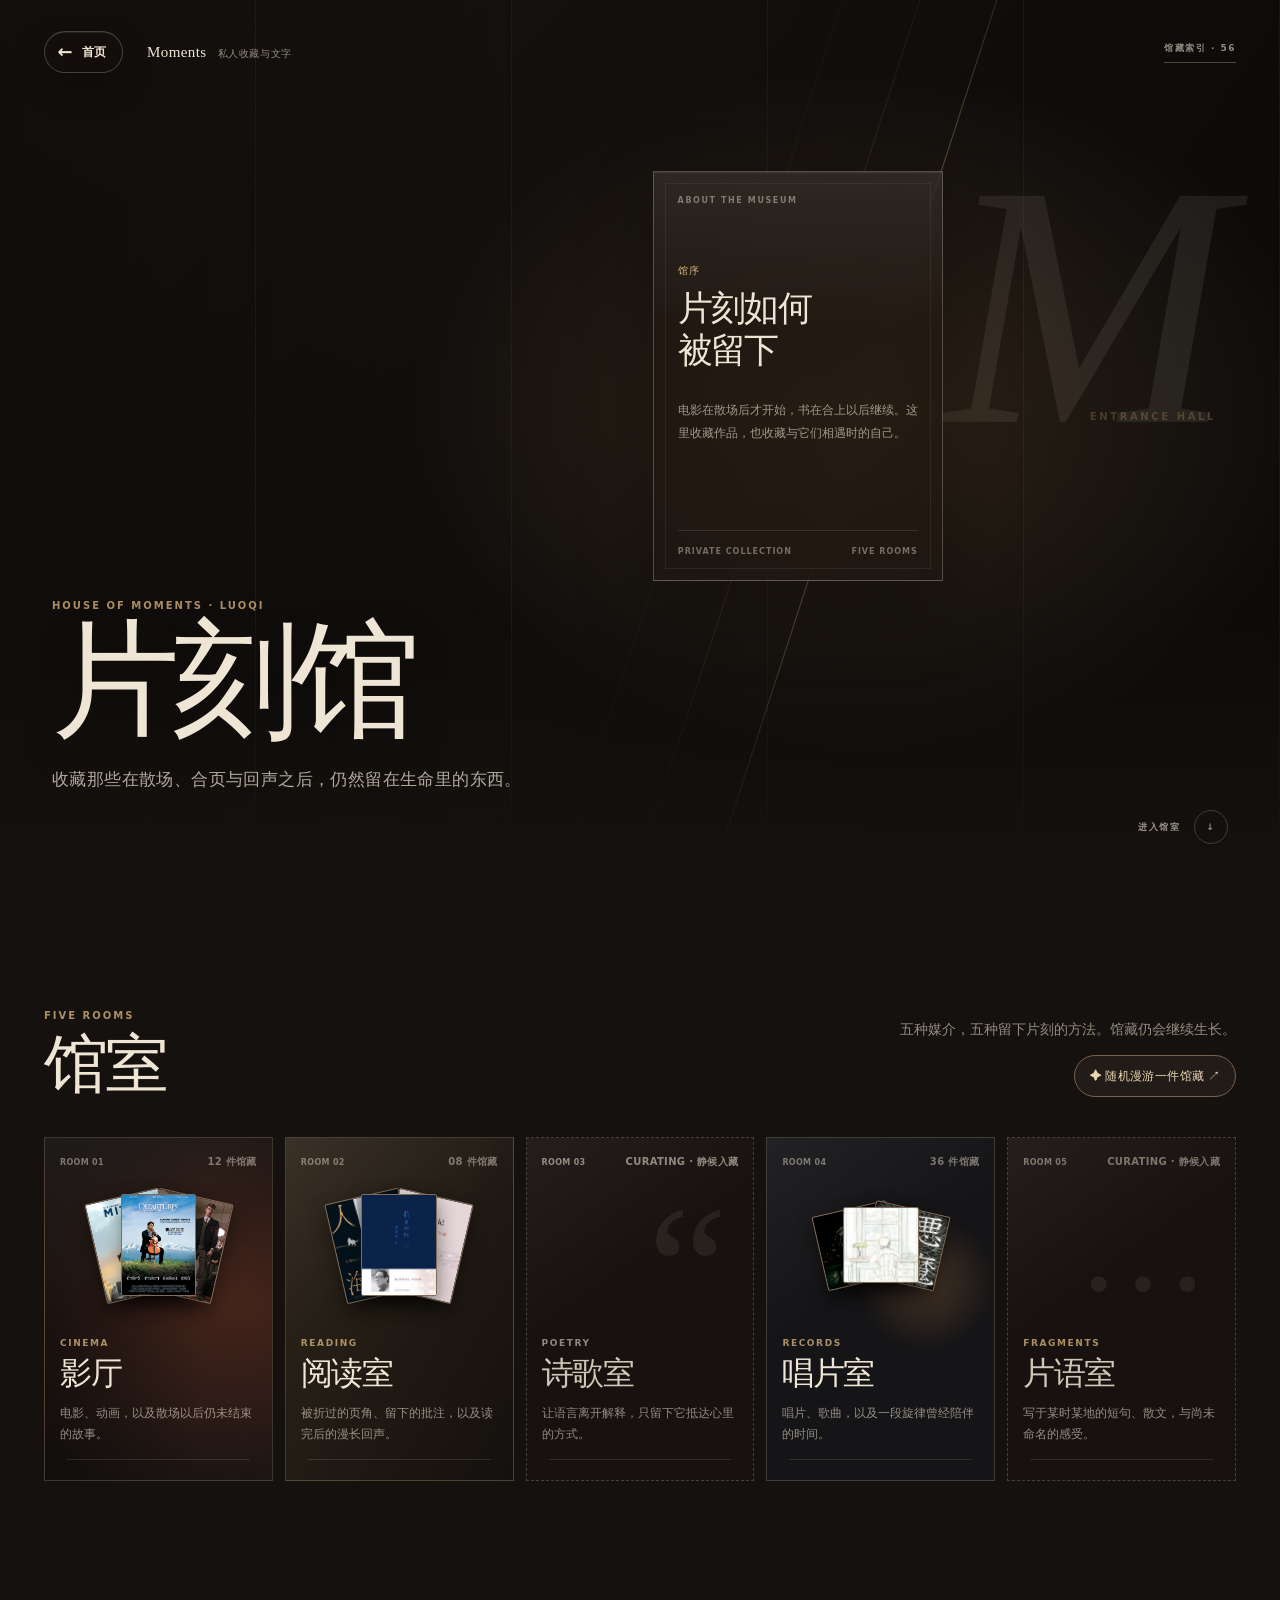
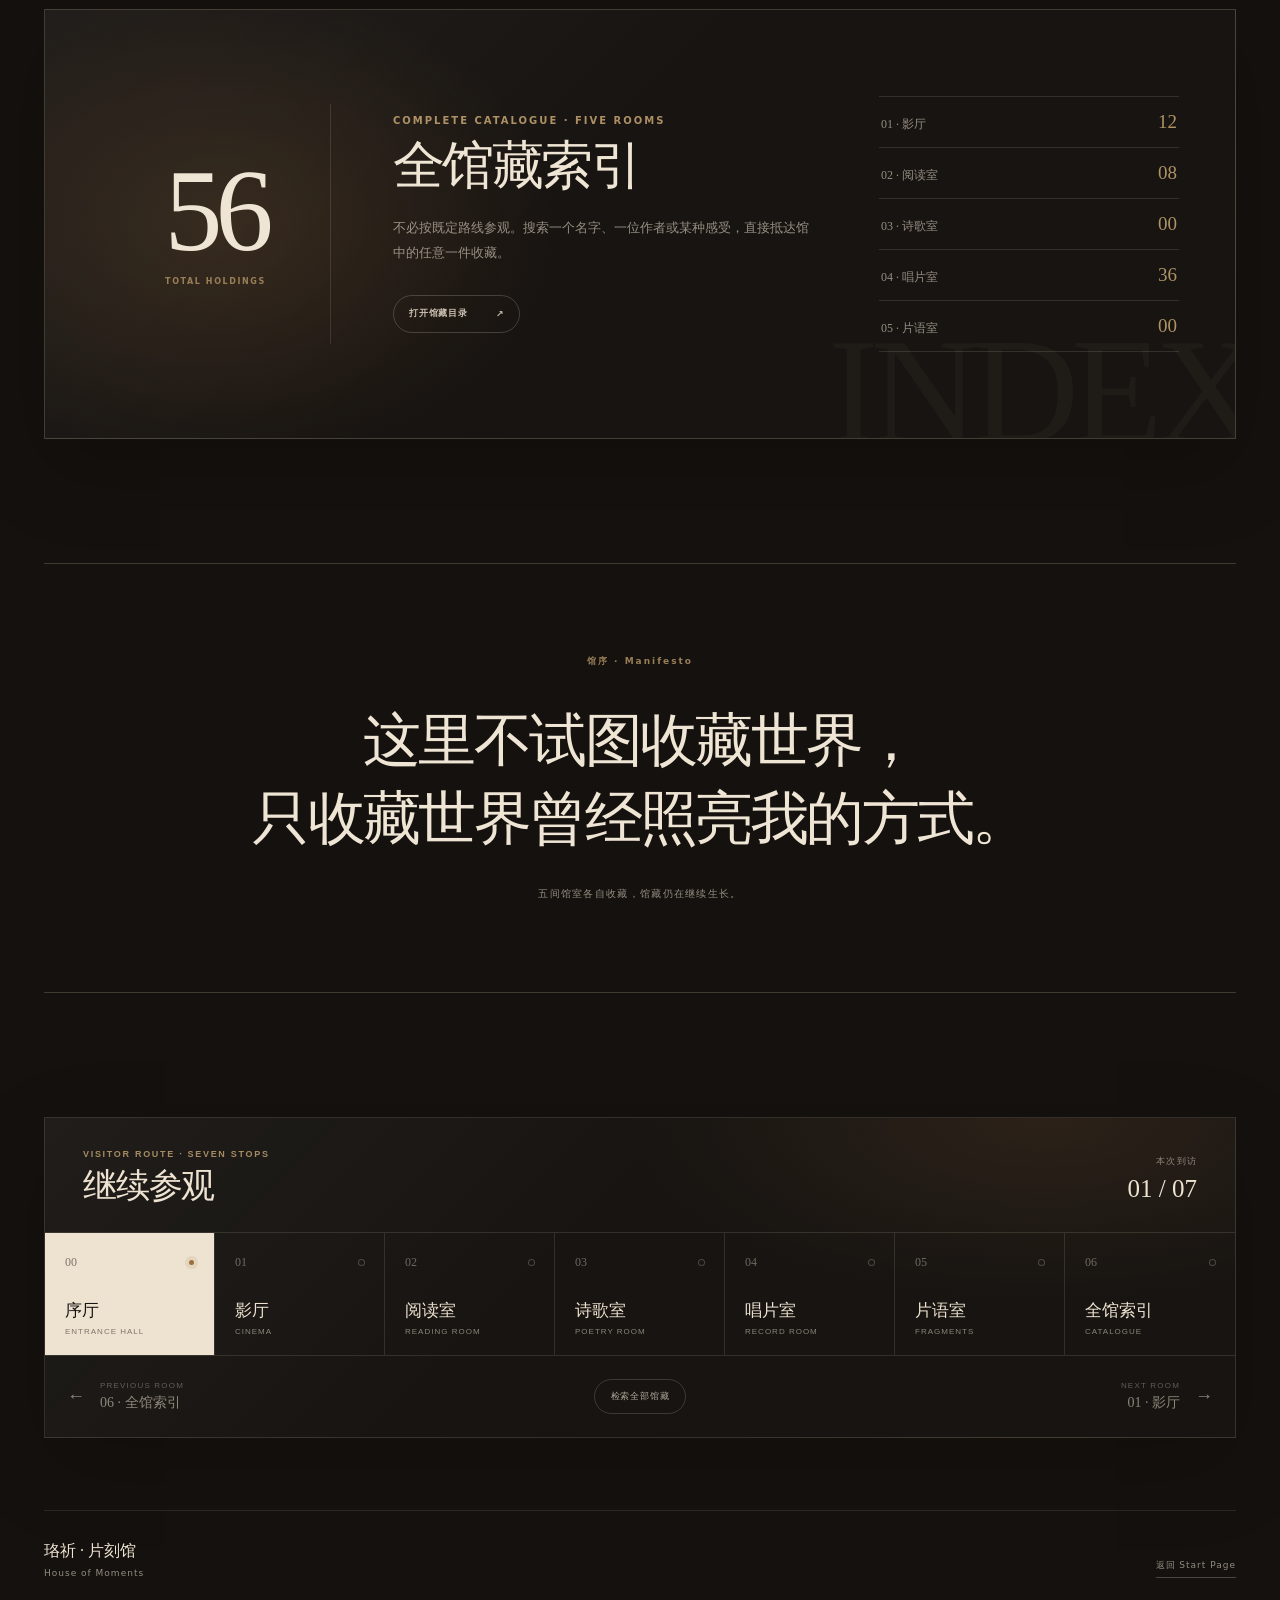
==== commit 554383d2: "升级片刻馆展陈与馆藏图录，完善书封和唱台交互" ====
--- a/moments/index.html
+++ b/moments/index.html
@@ -11,8 +11,8 @@
     content="片刻馆，珞祈收藏电影、书籍、诗歌、音乐与私人文字的数字展馆。"
   />
   <title>片刻馆 · 珞祈</title>
-  <link rel="stylesheet" href="../moments.css?v=20260930-photos4" />
-  <link rel="stylesheet" href="../moments-tour.css?v=20260930-photos4" />
+  <link rel="stylesheet" href="../moments.css?v=20261121-moments-art-r2" />
+  <link rel="stylesheet" href="../moments-tour.css?v=20261121-moments-art-r2" />
 </head>
 
 <body>
@@ -84,6 +84,7 @@
         </div>
         <p>
           五种媒介，五种留下片刻的方法。馆藏仍会继续生长。
+          <button class="museumRandom" id="momentsRandomBtn" type="button" disabled>✦ 随机漫游一件馆藏 ↗</button>
         </p>
       </header>
 
@@ -91,10 +92,12 @@
         <a class="roomDoor roomDoor--cinema roomDoor--open" href="./cinema/" aria-label="进入影厅">
           <div class="roomDoor__top">
             <span>Room 01</span>
+            <small class="roomDoor__status"></small>
           </div>
           <div class="roomDoor__symbol roomDoor__symbol--reel" aria-hidden="true">
             <span></span><span></span><span></span><span></span><span></span>
           </div>
+          <div class="roomDoor__fan" aria-hidden="true"></div>
           <div class="roomDoor__copy">
             <span>Cinema</span>
             <h3>影厅</h3>
@@ -105,10 +108,12 @@
         <a class="roomDoor roomDoor--books roomDoor--open" href="./reading/" aria-label="进入阅读室">
           <div class="roomDoor__top">
             <span>Room 02</span>
+            <small class="roomDoor__status"></small>
           </div>
           <div class="roomDoor__symbol roomDoor__symbol--page" aria-hidden="true">
             <span></span><span></span><span></span><span></span><span></span>
           </div>
+          <div class="roomDoor__fan" aria-hidden="true"></div>
           <div class="roomDoor__copy">
             <span>Reading</span>
             <h3>阅读室</h3>
@@ -119,8 +124,10 @@
         <a class="roomDoor roomDoor--poetry roomDoor--open" href="./poetry/" aria-label="进入诗歌室">
           <div class="roomDoor__top">
             <span>Room 03</span>
+            <small class="roomDoor__status"></small>
           </div>
           <div class="roomDoor__symbol" aria-hidden="true">“</div>
+          <div class="roomDoor__fan" aria-hidden="true"></div>
           <div class="roomDoor__copy">
             <span>Poetry</span>
             <h3>诗歌室</h3>
@@ -131,8 +138,10 @@
         <a class="roomDoor roomDoor--records roomDoor--open" href="./records/" aria-label="进入唱片室">
           <div class="roomDoor__top">
             <span>Room 04</span>
+            <small class="roomDoor__status"></small>
           </div>
           <div class="roomDoor__symbol roomDoor__symbol--disc" aria-hidden="true"></div>
+          <div class="roomDoor__fan" aria-hidden="true"></div>
           <div class="roomDoor__copy">
             <span>Records</span>
             <h3>唱片室</h3>
@@ -143,8 +152,10 @@
         <a class="roomDoor roomDoor--writing roomDoor--open" href="./fragments/" aria-label="进入片语室">
           <div class="roomDoor__top">
             <span>Room 05</span>
+            <small class="roomDoor__status"></small>
           </div>
           <div class="roomDoor__symbol" aria-hidden="true">…</div>
+          <div class="roomDoor__fan" aria-hidden="true"></div>
           <div class="roomDoor__copy">
             <span>Fragments</span>
             <h3>片语室</h3>
@@ -199,8 +210,8 @@
     <a href="../">返回 Start Page</a>
   </footer>
 
-  <script type="module" src="../scripts/moments-overview.js?v=20260930-photos4"></script>
-  <script type="module" src="../scripts/moments-tour.js?v=20260930-photos4"></script>
+  <script type="module" src="../scripts/moments-overview.js?v=20261121-moments-art-r2"></script>
+  <script type="module" src="../scripts/moments-tour.js?v=20261121-moments-art-r2"></script>
 </body>
 
 </html>
--- a/moments.css
+++ b/moments.css
@@ -903,3 +903,41 @@
     transition:none;
   }
 }
+
+.momentsRooms__grid { grid-template-columns:repeat(5,minmax(0,1fr)); gap:12px; grid-auto-rows:minmax(344px,auto); }
+.momentsRooms__grid .roomDoor { grid-column:auto; padding:17px 15px; }
+.roomDoor__copy { width:100%; }
+.roomDoor__copy h3 { font-size:clamp(26px,2.5vw,38px); }
+.roomDoor__top { align-items:baseline; gap:4px; letter-spacing:.04em; }
+.roomDoor__status { font-size:10px; }
+.roomDoor--curating,
+.roomDoor--poetry.roomDoor--curating {
+  color:rgba(239,229,212,.86);
+  border:1px dashed rgba(239,229,212,.22);
+  background:rgba(24,19,16,.72);
+}
+.roomDoor--poetry.roomDoor--curating :is(.roomDoor__top, .roomDoor__copy > span, .roomDoor__copy p) {
+  color:rgba(239,229,212,.56);
+}
+.roomDoor--poetry.roomDoor--curating::after { background:rgba(239,229,212,.12); }
+.roomDoor--poetry.roomDoor--curating .roomDoor__symbol { color:rgba(239,229,212,.08); }
+.roomDoor__fan {
+  display:flex; height:132px; margin:10px 0 14px; flex-shrink:0; align-items:center; justify-content:center; position:relative;
+}
+.roomDoor__fan img {
+  position:absolute; width:clamp(64px,5.9vw,94px); height:102px;
+  object-fit:cover; border:1px solid #826e58; border-radius:2px;
+  box-shadow:0 8px 19px #0007; transform-origin:50% 85%;
+  transition:transform .32s ease;
+}
+.roomDoor--records .roomDoor__fan img { height:auto; aspect-ratio:1; }
+.roomDoor__fan img:first-child { transform:translateX(-24%) rotate(-13deg); }
+.roomDoor__fan img:last-child { transform:translateX(24%) rotate(13deg); }
+.roomDoor__fan img:nth-child(2) { z-index:1; }
+.roomDoor:is(:hover,:focus-visible) .roomDoor__fan img:first-child { transform:translate(-37%,-4px) rotate(-18deg); }
+.roomDoor:is(:hover,:focus-visible) .roomDoor__fan img:last-child { transform:translate(37%,-4px) rotate(18deg); }
+.roomDoor:is(:hover,:focus-visible) .roomDoor__fan img:nth-child(2) { transform:translateY(-7px); }
+.momentsSectionHead .museumRandom { display:block; margin:12px 0 0 auto; }
+@media (prefers-reduced-motion:reduce) {
+  .roomDoor__fan img { transition:none; }
+}
--- a/moments-tour.css
+++ b/moments-tour.css
@@ -529,3 +529,20 @@
     transition:none;
   }
 }
+
+[hidden] { display:none !important; }
+.museumRandom {
+  width:max-content; padding:9px 15px; border:1px solid #776149; border-radius:999px;
+  color:#ead6b1; background:#211c18; font:inherit; font-size:12px; letter-spacing:.03em; cursor:pointer;
+}
+.museumRandom:hover, .museumRandom:focus-visible { color:#fff2da; border-color:#ceb081; }
+.roomPreparation {
+  max-width:740px; margin:24px auto; padding:clamp(36px,5vw,72px); text-align:center;
+  border:1px dashed currentColor; border-radius:4px; background:transparent;
+}
+.roomPreparation small { font-size:11px; letter-spacing:.18em; text-transform:uppercase; }
+.roomPreparation h3 { margin:18px 0; font:400 clamp(25px,3vw,42px)/1.3 var(--serif); }
+.roomPreparation p { font-size:15px; line-height:1.8; }
+.roomPreparation details { margin:22px auto 0; width:fit-content; max-width:100%; font-size:12px; }
+.roomPreparation summary { cursor:pointer; }
+.roomPreparation pre { text-align:left; white-space:pre-wrap; overflow-wrap:anywhere; }
